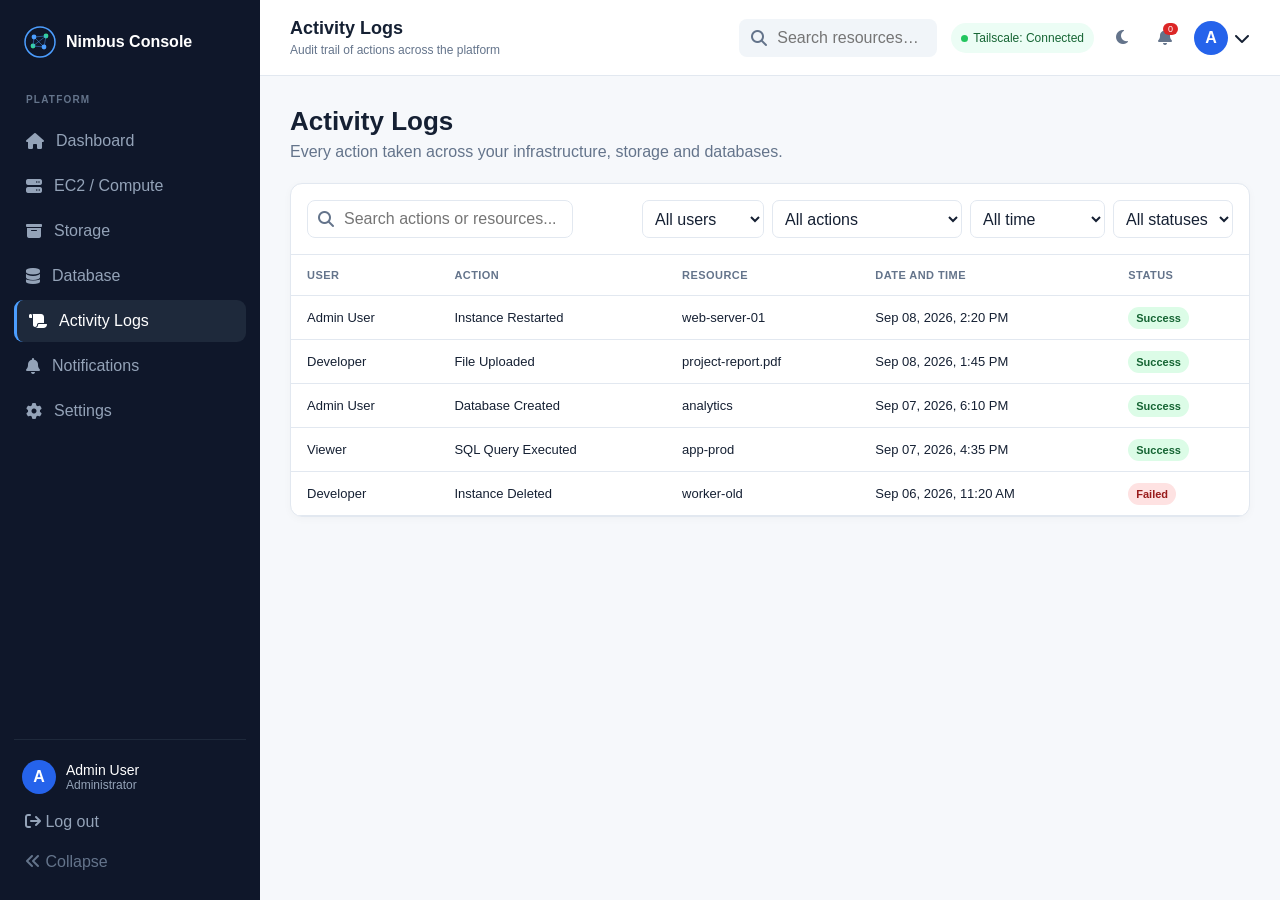
==== frontend/activity.html @ a5091ece "Add files via upload" ====
<!DOCTYPE html><html lang="en"><head><meta charset="UTF-8"><meta name="viewport" content="width=device-width,initial-scale=1.0"><title>Activity Logs — Nimbus Console</title><link rel="stylesheet" href="https://cdnjs.cloudflare.com/ajax/libs/font-awesome/6.5.1/css/all.min.css"><link rel="stylesheet" href="css/style.css"><link rel="stylesheet" href="css/dashboard.css"><link rel="stylesheet" href="css/responsive.css"></head><body><div class="app-shell"><aside class="sidebar"><div class="sidebar-brand"><svg class="brand-mark" viewBox="0 0 32 32" fill="none" xmlns="http://www.w3.org/2000/svg"><circle cx="16" cy="16" r="15" stroke="currentColor" stroke-width="1.5"/><circle cx="10" cy="11" r="2.4" fill="currentColor"/><circle cx="22" cy="10" r="2.4" fill="#34D399"/><circle cx="20" cy="21" r="2.4" fill="currentColor"/><circle cx="9" cy="20" r="2.4" fill="#34D399"/><path d="M10 11L22 10 20 21 9 20Z M10 11L20 21 M22 10L9 20" stroke="currentColor" stroke-opacity=".45"/></svg><span class="brand-name">Nimbus Console</span></div><nav class="sidebar-nav"><div class="nav-section-label">PLATFORM</div><a href="dashboard.html" class="nav-item "><i class="fa-solid fa-house"></i><span class="nav-label">Dashboard</span></a><a href="ec2.html" class="nav-item "><i class="fa-solid fa-server"></i><span class="nav-label">EC2 / Compute</span></a><a href="storage.html" class="nav-item "><i class="fa-solid fa-box-archive"></i><span class="nav-label">Storage</span></a><a href="database.html" class="nav-item "><i class="fa-solid fa-database"></i><span class="nav-label">Database</span></a><a href="activity.html" class="nav-item active"><i class="fa-solid fa-scroll"></i><span class="nav-label">Activity Logs</span></a><a href="dashboard.html#notifications" class="nav-item "><i class="fa-solid fa-bell"></i><span class="nav-label">Notifications</span></a><a href="settings.html" class="nav-item "><i class="fa-solid fa-gear"></i><span class="nav-label">Settings</span></a></nav><div class="sidebar-footer"><div class="sidebar-user"><div class="avatar user-avatar">A</div><div class="sidebar-user-info"><div class="sidebar-user-name">User</div><div class="sidebar-user-role">Administrator</div></div></div><button class="logout-btn"><i class="fa-solid fa-arrow-right-from-bracket"></i> Log out</button><button class="sidebar-collapse-btn" id="sidebarCollapseBtn"><i class="fa-solid fa-angles-left"></i> Collapse</button></div></aside><div class="main-area"><header class="topbar"><div class="topbar-left"><button class="sidebar-toggle-mobile" id="mobileNavToggle"><i class="fa-solid fa-bars"></i></button><div class="page-title-block"><h1>Activity Logs</h1><p>Audit trail of actions across the platform</p></div></div><div class="topbar-right"><div class="topbar-search"><i class="fa-solid fa-magnifying-glass"></i><input type="text" placeholder="Search resources…"></div><div class="network-pill"><span class="status-dot"></span><span class="pill-text">Tailscale: Connected</span></div><button class="theme-toggle-btn icon-btn"><i class="fa-solid fa-moon"></i></button><div class="dropdown-wrap"><button class="icon-btn" data-dropdown-trigger="notifDropdown"><i class="fa-solid fa-bell"></i><span class="notif-badge" id="notifBadge">0</span></button><div class="dropdown-panel notif-panel" id="notifDropdown"><div class="notif-panel-header"><h3>Notifications</h3><button class="notif-mark-read" id="notifMarkRead">Mark all as read</button></div><div class="notif-list" id="notifList"></div></div></div><div class="dropdown-wrap"><div class="profile-trigger" data-dropdown-trigger="profileDropdown"><div class="avatar user-avatar">A</div><i class="fa-solid fa-chevron-down chevron"></i></div><div class="dropdown-panel" id="profileDropdown"><a href="settings.html" class="dropdown-item"><i class="fa-solid fa-user"></i> Profile</a><a href="settings.html" class="dropdown-item"><i class="fa-solid fa-gear"></i> Settings</a><div class="dropdown-divider"></div><button class="dropdown-item logout-btn" style="color:var(--danger)"><i class="fa-solid fa-arrow-right-from-bracket"></i> Log out</button></div></div></div></header><main class="page-content"><div class="page-header"><div><h1>Activity Logs</h1><p>Every action taken across your infrastructure, storage and databases.</p></div></div><div class="panel"><div class="table-toolbar"><div class="toolbar-search"><i class="fa-solid fa-magnifying-glass"></i><input id="activitySearch" placeholder="Search actions or resources..."></div><div class="toolbar-filters"><select id="activityUserFilter"><option value="">All users</option></select><select id="activityActionFilter"><option value="">All actions</option></select><select id="activityDateFilter"><option value="all">All time</option><option value="today">Last 24 hours</option><option value="week">Last 7 days</option><option value="month">Last 30 days</option></select><select id="activityStatusFilter"><option value="">All statuses</option><option>Success</option><option>Failed</option></select></div></div><div class="table-wrap"><table class="data-table"><thead><tr><th>User</th><th>Action</th><th>Resource</th><th>Date and Time</th><th>Status</th></tr></thead><tbody id="activityTableBody"></tbody></table></div><div class="empty-state" id="activityEmptyState" style="display:none"><div class="empty-icon"><i class="fa-solid fa-scroll"></i></div><h3>No activity found</h3><p>Try a different search term or clear your filters.</p></div></div></main></div></div><div id="toastContainer" class="toast-container"></div><script src="js/main.js"></script><script src="js/activity.js"></script></body></html>
---- frontend/css/style.css ----
:root{--bg:#f6f8fb;--surface:#fff;--surface2:#f1f5f9;--text:#152033;--muted:#64748b;--border:#e2e8f0;--primary:#2563eb;--primary2:#4c9eff;--success:#16a34a;--warning:#d97706;--danger:#dc2626;--sidebar:#0f172a;--shadow:0 10px 30px rgba(15,23,42,.08)}
*{box-sizing:border-box}body{margin:0;font-family:Inter,Segoe UI,Arial,sans-serif;background:var(--bg);color:var(--text)}button,input,select,textarea{font:inherit}button{cursor:pointer}.app-shell{min-height:100vh;display:flex}.sidebar{width:260px;background:var(--sidebar);color:#cbd5e1;padding:18px 14px;display:flex;flex-direction:column;position:fixed;height:100vh;z-index:20;transition:.25s}.sidebar.collapsed{width:78px}.sidebar.collapsed .brand-name,.sidebar.collapsed .nav-label,.sidebar.collapsed .nav-section-label,.sidebar.collapsed .sidebar-user-info,.sidebar.collapsed .logout-btn{display:none}.sidebar-brand{display:flex;align-items:center;gap:10px;padding:8px 10px 24px;color:#4c9eff;font-weight:800}.brand-mark{width:32px;height:32px}.brand-name{color:#fff}.sidebar-nav{flex:1}.nav-section-label{font-size:10px;font-weight:700;letter-spacing:.12em;color:#64748b;padding:12px}.nav-item{display:flex;align-items:center;gap:12px;color:#94a3b8;text-decoration:none;padding:12px;border-radius:9px;margin:3px 0}.nav-item:hover,.nav-item.active{background:#1e293b;color:#fff}.nav-item.active{border-left:3px solid var(--primary2)}.sidebar-footer{border-top:1px solid #1e293b;padding-top:12px}.sidebar-user{display:flex;gap:10px;align-items:center;padding:8px}.avatar{width:34px;height:34px;border-radius:50%;display:grid;place-items:center;background:#2563eb;color:#fff;font-weight:700}.sidebar-user-name{color:#fff;font-size:14px}.sidebar-user-role{font-size:12px;color:#94a3b8}.logout-btn,.sidebar-collapse-btn{width:100%;border:0;background:transparent;color:#94a3b8;text-align:left;padding:11px;border-radius:8px}.logout-btn:hover{background:#1e293b;color:#fff}.sidebar-collapse-btn{color:#64748b}.main-area{margin-left:260px;width:calc(100% - 260px);transition:.25s}.topbar{height:76px;background:var(--surface);border-bottom:1px solid var(--border);padding:0 30px;display:flex;justify-content:space-between;align-items:center;position:sticky;top:0;z-index:10}.topbar-left,.topbar-right{display:flex;align-items:center;gap:14px}.page-title-block h1{margin:0;font-size:18px}.page-title-block p{margin:4px 0 0;color:var(--muted);font-size:12px}.topbar-search{display:flex;align-items:center;gap:8px;background:var(--surface2);padding:9px 12px;border-radius:8px;color:var(--muted)}.topbar-search input{border:0;background:transparent;outline:0;width:150px}.network-pill{font-size:12px;background:#ecfdf5;color:#166534;padding:8px 10px;border-radius:20px}.status-dot{display:inline-block;width:7px;height:7px;background:#22c55e;border-radius:50%;margin-right:5px}.icon-btn{border:0;background:transparent;position:relative;font-size:16px;color:var(--muted);padding:8px}.notif-badge{position:absolute;right:2px;top:2px;background:var(--danger);color:#fff;border-radius:10px;font-size:9px;padding:1px 5px}.dropdown-wrap{position:relative}.profile-trigger{display:flex;align-items:center;gap:6px;cursor:pointer}.dropdown-panel{display:none;position:absolute;right:0;top:48px;width:230px;background:var(--surface);border:1px solid var(--border);border-radius:10px;box-shadow:var(--shadow);padding:8px;z-index:50}.dropdown-panel.show{display:block}.dropdown-item{display:block;width:100%;border:0;background:transparent;text-align:left;padding:10px;color:var(--text);text-decoration:none;border-radius:7px}.dropdown-item:hover{background:var(--surface2)}.dropdown-divider{border-top:1px solid var(--border)}.notif-panel{width:330px}.notif-panel-header{display:flex;justify-content:space-between;align-items:center;padding:8px}.notif-panel-header h3{margin:0;font-size:14px}.notif-mark-read{border:0;background:none;color:var(--primary);font-size:12px}.notif-item{padding:10px;border-top:1px solid var(--border);font-size:13px}.notif-time{color:var(--muted);font-size:11px}.page-content{padding:30px;max-width:1600px;margin:auto}.page-header{display:flex;justify-content:space-between;align-items:center;margin-bottom:22px}.page-header h1{margin:0 0 6px;font-size:26px}.page-header p{margin:0;color:var(--muted)}.panel{background:var(--surface);border:1px solid var(--border);border-radius:12px;box-shadow:0 2px 8px rgba(15,23,42,.03);overflow:hidden}.panel-header{padding:20px;display:flex;justify-content:space-between;align-items:center;border-bottom:1px solid var(--border)}.panel-header h2{margin:0;font-size:17px}.panel-header p{margin:5px 0 0;color:var(--muted);font-size:13px}.btn{border:0;border-radius:8px;padding:10px 14px;font-weight:600}.btn-primary{background:var(--primary);color:#fff}.btn-secondary{background:var(--surface2);color:var(--text);border:1px solid var(--border)}.btn-danger{background:var(--danger);color:#fff}.btn-sm{padding:7px 10px;font-size:12px}.cards-grid{display:grid;grid-template-columns:repeat(4,1fr);gap:18px;margin-bottom:22px}.stat-card{background:var(--surface);border:1px solid var(--border);padding:20px;border-radius:12px}.stat-top{display:flex;justify-content:space-between;color:var(--muted)}.stat-value{font-size:28px;font-weight:800;margin-top:10px}.stat-label{font-size:13px}.stat-icon{width:42px;height:42px;border-radius:10px;display:grid;place-items:center;background:#eff6ff;color:var(--primary)}.table-wrap{overflow:auto}.data-table{width:100%;border-collapse:collapse;min-width:700px}.data-table th,.data-table td{padding:14px 16px;border-bottom:1px solid var(--border);text-align:left;font-size:13px}.data-table th{color:var(--muted);font-size:11px;text-transform:uppercase;letter-spacing:.04em}.badge{padding:5px 8px;border-radius:20px;font-size:11px;font-weight:700}.badge.running,.badge.success{background:#dcfce7;color:#166534}.badge.stopped{background:#e5e7eb;color:#475569}.badge.warning{background:#fef3c7;color:#92400e}.badge.error,.badge.failed{background:#fee2e2;color:#991b1b}.action-row{display:flex;gap:6px;justify-content:flex-end}.action-btn{border:1px solid var(--border);background:var(--surface);padding:7px 8px;border-radius:7px;color:var(--muted)}.action-btn:hover{background:var(--surface2)}.table-toolbar{padding:16px;display:flex;justify-content:space-between;gap:12px;flex-wrap:wrap;border-bottom:1px solid var(--border)}.toolbar-search{display:flex;align-items:center;gap:8px;border:1px solid var(--border);border-radius:8px;padding:8px 10px;color:var(--muted);background:var(--surface)}.toolbar-search input{border:0;outline:0;min-width:220px}.toolbar-filters{display:flex;gap:8px;flex-wrap:wrap}.toolbar-filters select{padding:8px;border:1px solid var(--border);border-radius:7px;background:var(--surface);color:var(--text)}.empty-state{text-align:center;padding:50px;color:var(--muted)}.empty-icon{font-size:32px;color:var(--primary);margin-bottom:10px}.modal-overlay{display:none;position:fixed;inset:0;background:rgba(15,23,42,.55);z-index:100;place-items:center;padding:20px}.modal-overlay.show{display:grid}.modal{width:min(560px,100%);background:var(--surface);border-radius:12px;box-shadow:var(--shadow)}.modal-header,.modal-footer{padding:18px 20px;display:flex;justify-content:space-between;align-items:center}.modal-header{border-bottom:1px solid var(--border)}.modal-footer{border-top:1px solid var(--border);justify-content:flex-end;gap:10px}.modal-header h3{margin:0}.modal-close{border:0;background:none;font-size:20px;color:var(--muted)}.modal-body{padding:20px}.form-group{margin-bottom:15px}.form-group label{display:block;font-size:13px;font-weight:600;margin-bottom:7px}.input,.form-group select,.form-group textarea{width:100%;padding:10px;border:1px solid var(--border);border-radius:8px;background:var(--surface);color:var(--text);outline:0}.form-row{display:grid;grid-template-columns:1fr 1fr;gap:14px}.field-error{display:none;color:var(--danger);font-size:11px;margin-top:5px}.field-error.show{display:block}.tabs{display:flex;gap:4px;border-bottom:1px solid var(--border);margin-bottom:18px}.tab-btn{border:0;background:transparent;padding:12px 16px;color:var(--muted);font-weight:600}.tab-btn.active{color:var(--primary);border-bottom:2px solid var(--primary)}.tab-panel{display:none}.tab-panel.active{display:block}.sql-console{display:flex;min-height:560px}.db-side-nav{width:150px;border-right:1px solid var(--border);padding:14px}.db-side-item{padding:9px;border-radius:6px;font-size:12px}.db-side-item.active{background:var(--surface2)}.sql-editor-wrap{flex:1}.sql-editor-toolbar{display:flex;justify-content:space-between;align-items:center;padding:14px;border-bottom:1px solid var(--border)}.sql-editor-area{display:flex;background:#0f172a;color:#e2e8f0;min-height:180px}.sql-line-numbers{padding:14px 10px;color:#64748b;text-align:right;white-space:pre}.sql-textarea{flex:1;background:transparent;color:#e2e8f0;border:0;outline:0;padding:14px;resize:vertical;min-height:180px;font-family:Consolas,monospace}.sql-status-bar{display:flex;justify-content:space-between;padding:8px 14px;background:var(--surface2);font-size:12px;color:var(--muted)}.sql-error-box{display:none;margin:14px;padding:10px;border-radius:7px;background:#fee2e2;color:#991b1b;font-size:13px}.sql-results-header{padding:16px 14px 0;display:flex;justify-content:space-between}.role-banner{padding:12px 15px;border-radius:9px;background:#eff6ff;color:#1d4ed8;margin-bottom:18px;font-size:13px}.toast-container{position:fixed;right:20px;bottom:20px;z-index:200}.toast{background:#0f172a;color:#fff;padding:12px 16px;border-radius:8px;margin-top:8px;box-shadow:var(--shadow);font-size:13px}.toast.error{background:#991b1b}.toast.success{background:#166534}.storage-meter{padding:20px}.progress{height:10px;background:var(--surface2);border-radius:10px;overflow:hidden}.progress-bar{height:100%;background:var(--primary);border-radius:10px}.upload-zone{margin:16px;border:2px dashed var(--border);border-radius:10px;padding:30px;text-align:center;color:var(--muted)}.upload-zone.dragover{border-color:var(--primary);background:#eff6ff}.folder-grid{display:grid;grid-template-columns:repeat(4,1fr);gap:12px;padding:16px}.folder-card{border:1px solid var(--border);padding:14px;border-radius:9px;background:var(--surface2)}.settings-grid{display:grid;grid-template-columns:repeat(2,1fr);gap:18px}.settings-card{padding:20px}.settings-card h3{margin-top:0}.switch{position:relative;display:inline-block;width:46px;height:24px}.switch input{display:none}.slider{position:absolute;inset:0;background:#cbd5e1;border-radius:20px}.slider:before{content:"";position:absolute;width:18px;height:18px;left:3px;top:3px;background:#fff;border-radius:50%;transition:.2s}.switch input:checked+.slider{background:var(--primary)}.switch input:checked+.slider:before{transform:translateX(22px)}
body.dark{--bg:#0b1120;--surface:#111827;--surface2:#1f2937;--text:#e5e7eb;--muted:#94a3b8;--border:#263244;--sidebar:#020617}.sidebar.collapsed~.main-area{margin-left:78px;width:calc(100% - 78px)}
---- frontend/css/dashboard.css ----
.dashboard-grid{display:grid;grid-template-columns:2fr 1fr;gap:18px}.health-list{padding:16px}.health-row{display:flex;justify-content:space-between;padding:12px 0;border-bottom:1px solid var(--border)}.health-row:last-child{border:0}.activity-mini{padding:8px 16px}.activity-mini-item{padding:12px 0;border-bottom:1px solid var(--border);font-size:13px}.activity-mini-item span{color:var(--muted);float:right}
---- frontend/css/responsive.css ----
@media(max-width:1100px){.cards-grid{grid-template-columns:repeat(2,1fr)}.topbar-search{display:none}}@media(max-width:760px){.sidebar{transform:translateX(-100%);width:260px}.sidebar.mobile-open{transform:translateX(0)}.main-area{margin-left:0!important;width:100%!important}.page-content{padding:18px}.topbar{padding:0 18px}.network-pill{display:none}.sidebar-toggle-mobile{display:block}.cards-grid,.settings-grid,.dashboard-grid{grid-template-columns:1fr}.page-header{align-items:flex-start;gap:12px;flex-direction:column}.folder-grid{grid-template-columns:repeat(2,1fr)}.form-row{grid-template-columns:1fr}.sql-console{display:block}.db-side-nav{width:100%;border-right:0;border-bottom:1px solid var(--border);display:flex}.sidebar-collapse-btn{display:none}}@media(min-width:761px){.sidebar-toggle-mobile{display:none}}
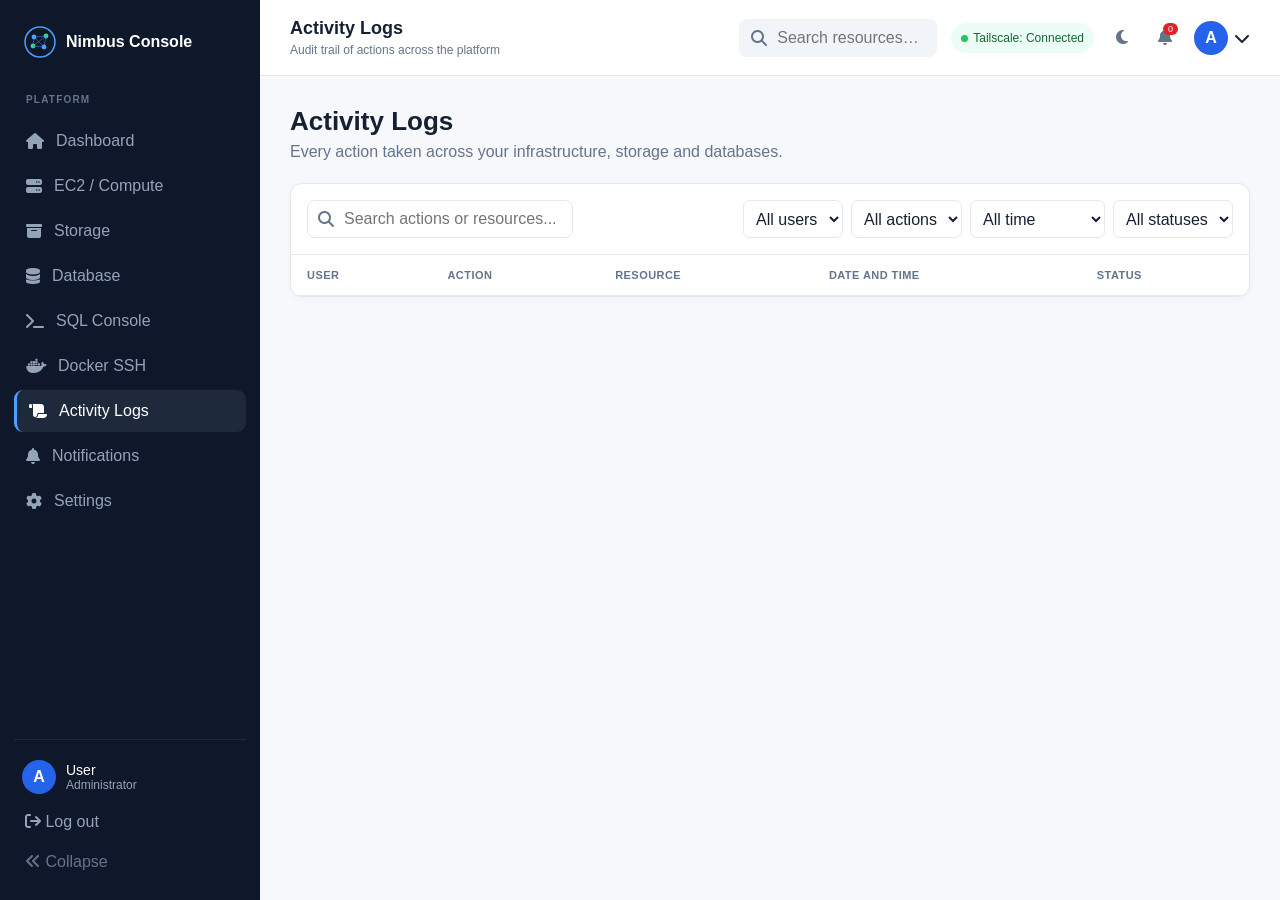
==== commit 7ee61ef5: "Added" ====
--- a/frontend/activity.html
+++ b/frontend/activity.html
@@ -1 +1 @@
-<!DOCTYPE html><html lang="en"><head><meta charset="UTF-8"><meta name="viewport" content="width=device-width,initial-scale=1.0"><title>Activity Logs — Nimbus Console</title><link rel="stylesheet" href="https://cdnjs.cloudflare.com/ajax/libs/font-awesome/6.5.1/css/all.min.css"><link rel="stylesheet" href="css/style.css"><link rel="stylesheet" href="css/dashboard.css"><link rel="stylesheet" href="css/responsive.css"></head><body><div class="app-shell"><aside class="sidebar"><div class="sidebar-brand"><svg class="brand-mark" viewBox="0 0 32 32" fill="none" xmlns="http://www.w3.org/2000/svg"><circle cx="16" cy="16" r="15" stroke="currentColor" stroke-width="1.5"/><circle cx="10" cy="11" r="2.4" fill="currentColor"/><circle cx="22" cy="10" r="2.4" fill="#34D399"/><circle cx="20" cy="21" r="2.4" fill="currentColor"/><circle cx="9" cy="20" r="2.4" fill="#34D399"/><path d="M10 11L22 10 20 21 9 20Z M10 11L20 21 M22 10L9 20" stroke="currentColor" stroke-opacity=".45"/></svg><span class="brand-name">Nimbus Console</span></div><nav class="sidebar-nav"><div class="nav-section-label">PLATFORM</div><a href="dashboard.html" class="nav-item "><i class="fa-solid fa-house"></i><span class="nav-label">Dashboard</span></a><a href="ec2.html" class="nav-item "><i class="fa-solid fa-server"></i><span class="nav-label">EC2 / Compute</span></a><a href="storage.html" class="nav-item "><i class="fa-solid fa-box-archive"></i><span class="nav-label">Storage</span></a><a href="database.html" class="nav-item "><i class="fa-solid fa-database"></i><span class="nav-label">Database</span></a><a href="activity.html" class="nav-item active"><i class="fa-solid fa-scroll"></i><span class="nav-label">Activity Logs</span></a><a href="dashboard.html#notifications" class="nav-item "><i class="fa-solid fa-bell"></i><span class="nav-label">Notifications</span></a><a href="settings.html" class="nav-item "><i class="fa-solid fa-gear"></i><span class="nav-label">Settings</span></a></nav><div class="sidebar-footer"><div class="sidebar-user"><div class="avatar user-avatar">A</div><div class="sidebar-user-info"><div class="sidebar-user-name">User</div><div class="sidebar-user-role">Administrator</div></div></div><button class="logout-btn"><i class="fa-solid fa-arrow-right-from-bracket"></i> Log out</button><button class="sidebar-collapse-btn" id="sidebarCollapseBtn"><i class="fa-solid fa-angles-left"></i> Collapse</button></div></aside><div class="main-area"><header class="topbar"><div class="topbar-left"><button class="sidebar-toggle-mobile" id="mobileNavToggle"><i class="fa-solid fa-bars"></i></button><div class="page-title-block"><h1>Activity Logs</h1><p>Audit trail of actions across the platform</p></div></div><div class="topbar-right"><div class="topbar-search"><i class="fa-solid fa-magnifying-glass"></i><input type="text" placeholder="Search resources…"></div><div class="network-pill"><span class="status-dot"></span><span class="pill-text">Tailscale: Connected</span></div><button class="theme-toggle-btn icon-btn"><i class="fa-solid fa-moon"></i></button><div class="dropdown-wrap"><button class="icon-btn" data-dropdown-trigger="notifDropdown"><i class="fa-solid fa-bell"></i><span class="notif-badge" id="notifBadge">0</span></button><div class="dropdown-panel notif-panel" id="notifDropdown"><div class="notif-panel-header"><h3>Notifications</h3><button class="notif-mark-read" id="notifMarkRead">Mark all as read</button></div><div class="notif-list" id="notifList"></div></div></div><div class="dropdown-wrap"><div class="profile-trigger" data-dropdown-trigger="profileDropdown"><div class="avatar user-avatar">A</div><i class="fa-solid fa-chevron-down chevron"></i></div><div class="dropdown-panel" id="profileDropdown"><a href="settings.html" class="dropdown-item"><i class="fa-solid fa-user"></i> Profile</a><a href="settings.html" class="dropdown-item"><i class="fa-solid fa-gear"></i> Settings</a><div class="dropdown-divider"></div><button class="dropdown-item logout-btn" style="color:var(--danger)"><i class="fa-solid fa-arrow-right-from-bracket"></i> Log out</button></div></div></div></header><main class="page-content"><div class="page-header"><div><h1>Activity Logs</h1><p>Every action taken across your infrastructure, storage and databases.</p></div></div><div class="panel"><div class="table-toolbar"><div class="toolbar-search"><i class="fa-solid fa-magnifying-glass"></i><input id="activitySearch" placeholder="Search actions or resources..."></div><div class="toolbar-filters"><select id="activityUserFilter"><option value="">All users</option></select><select id="activityActionFilter"><option value="">All actions</option></select><select id="activityDateFilter"><option value="all">All time</option><option value="today">Last 24 hours</option><option value="week">Last 7 days</option><option value="month">Last 30 days</option></select><select id="activityStatusFilter"><option value="">All statuses</option><option>Success</option><option>Failed</option></select></div></div><div class="table-wrap"><table class="data-table"><thead><tr><th>User</th><th>Action</th><th>Resource</th><th>Date and Time</th><th>Status</th></tr></thead><tbody id="activityTableBody"></tbody></table></div><div class="empty-state" id="activityEmptyState" style="display:none"><div class="empty-icon"><i class="fa-solid fa-scroll"></i></div><h3>No activity found</h3><p>Try a different search term or clear your filters.</p></div></div></main></div></div><div id="toastContainer" class="toast-container"></div><script src="js/main.js"></script><script src="js/activity.js"></script></body></html>+<!DOCTYPE html><html lang="en"><head><meta charset="UTF-8"><meta name="viewport" content="width=device-width,initial-scale=1.0"><title>Activity Logs — Nimbus Console</title><link rel="stylesheet" href="https://cdnjs.cloudflare.com/ajax/libs/font-awesome/6.5.1/css/all.min.css"><link rel="stylesheet" href="css/style.css"><link rel="stylesheet" href="css/dashboard.css"><link rel="stylesheet" href="css/responsive.css"></head><body><div class="app-shell"><aside class="sidebar"><div class="sidebar-brand"><svg class="brand-mark" viewBox="0 0 32 32" fill="none" xmlns="http://www.w3.org/2000/svg"><circle cx="16" cy="16" r="15" stroke="currentColor" stroke-width="1.5"/><circle cx="10" cy="11" r="2.4" fill="currentColor"/><circle cx="22" cy="10" r="2.4" fill="#34D399"/><circle cx="20" cy="21" r="2.4" fill="currentColor"/><circle cx="9" cy="20" r="2.4" fill="#34D399"/><path d="M10 11L22 10 20 21 9 20Z M10 11L20 21 M22 10L9 20" stroke="currentColor" stroke-opacity=".45"/></svg><span class="brand-name">Nimbus Console</span></div><nav class="sidebar-nav"><div class="nav-section-label">PLATFORM</div><a href="dashboard.html" class="nav-item "><i class="fa-solid fa-house"></i><span class="nav-label">Dashboard</span></a><a href="ec2.html" class="nav-item "><i class="fa-solid fa-server"></i><span class="nav-label">EC2 / Compute</span></a><a href="storage.html" class="nav-item "><i class="fa-solid fa-box-archive"></i><span class="nav-label">Storage</span></a><a href="database.html" class="nav-item "><i class="fa-solid fa-database"></i><span class="nav-label">Database</span></a><a href="sql-console.html" class="nav-item"><i class="fa-solid fa-terminal"></i><span class="nav-label">SQL Console</span></a><a href="docker-ssh.html" class="nav-item"><i class="fa-brands fa-docker"></i><span class="nav-label">Docker SSH</span></a><a href="activity.html" class="nav-item active"><i class="fa-solid fa-scroll"></i><span class="nav-label">Activity Logs</span></a><a href="dashboard.html#notifications" class="nav-item "><i class="fa-solid fa-bell"></i><span class="nav-label">Notifications</span></a><a href="settings.html" class="nav-item "><i class="fa-solid fa-gear"></i><span class="nav-label">Settings</span></a></nav><div class="sidebar-footer"><div class="sidebar-user"><div class="avatar user-avatar">A</div><div class="sidebar-user-info"><div class="sidebar-user-name">User</div><div class="sidebar-user-role">Administrator</div></div></div><button class="logout-btn"><i class="fa-solid fa-arrow-right-from-bracket"></i> Log out</button><button class="sidebar-collapse-btn" id="sidebarCollapseBtn"><i class="fa-solid fa-angles-left"></i> Collapse</button></div></aside><div class="main-area"><header class="topbar"><div class="topbar-left"><button class="sidebar-toggle-mobile" id="mobileNavToggle"><i class="fa-solid fa-bars"></i></button><div class="page-title-block"><h1>Activity Logs</h1><p>Audit trail of actions across the platform</p></div></div><div class="topbar-right"><div class="topbar-search"><i class="fa-solid fa-magnifying-glass"></i><input type="text" placeholder="Search resources…"></div><div class="network-pill"><span class="status-dot"></span><span class="pill-text">Tailscale: Connected</span></div><button class="theme-toggle-btn icon-btn"><i class="fa-solid fa-moon"></i></button><div class="dropdown-wrap"><button class="icon-btn" data-dropdown-trigger="notifDropdown"><i class="fa-solid fa-bell"></i><span class="notif-badge" id="notifBadge">0</span></button><div class="dropdown-panel notif-panel" id="notifDropdown"><div class="notif-panel-header"><h3>Notifications</h3><button class="notif-mark-read" id="notifMarkRead">Mark all as read</button></div><div class="notif-list" id="notifList"></div></div></div><div class="dropdown-wrap"><div class="profile-trigger" data-dropdown-trigger="profileDropdown"><div class="avatar user-avatar">A</div><i class="fa-solid fa-chevron-down chevron"></i></div><div class="dropdown-panel" id="profileDropdown"><a href="settings.html" class="dropdown-item"><i class="fa-solid fa-user"></i> Profile</a><a href="settings.html" class="dropdown-item"><i class="fa-solid fa-gear"></i> Settings</a><div class="dropdown-divider"></div><button class="dropdown-item logout-btn" style="color:var(--danger)"><i class="fa-solid fa-arrow-right-from-bracket"></i> Log out</button></div></div></div></header><main class="page-content"><div class="page-header"><div><h1>Activity Logs</h1><p>Every action taken across your infrastructure, storage and databases.</p></div></div><div class="panel"><div class="table-toolbar"><div class="toolbar-search"><i class="fa-solid fa-magnifying-glass"></i><input id="activitySearch" placeholder="Search actions or resources..."></div><div class="toolbar-filters"><select id="activityUserFilter"><option value="">All users</option></select><select id="activityActionFilter"><option value="">All actions</option></select><select id="activityDateFilter"><option value="all">All time</option><option value="today">Last 24 hours</option><option value="week">Last 7 days</option><option value="month">Last 30 days</option></select><select id="activityStatusFilter"><option value="">All statuses</option><option>Success</option><option>Failed</option></select></div></div><div class="table-wrap"><table class="data-table"><thead><tr><th>User</th><th>Action</th><th>Resource</th><th>Date and Time</th><th>Status</th></tr></thead><tbody id="activityTableBody"></tbody></table></div><div class="empty-state" id="activityEmptyState" style="display:none"><div class="empty-icon"><i class="fa-solid fa-scroll"></i></div><h3>No activity found</h3><p>Try a different search term or clear your filters.</p></div></div></main></div></div><div id="toastContainer" class="toast-container"></div><script src="js/api.js"></script><script src="js/main.js"></script><script src="js/activity.js"></script></body></html>
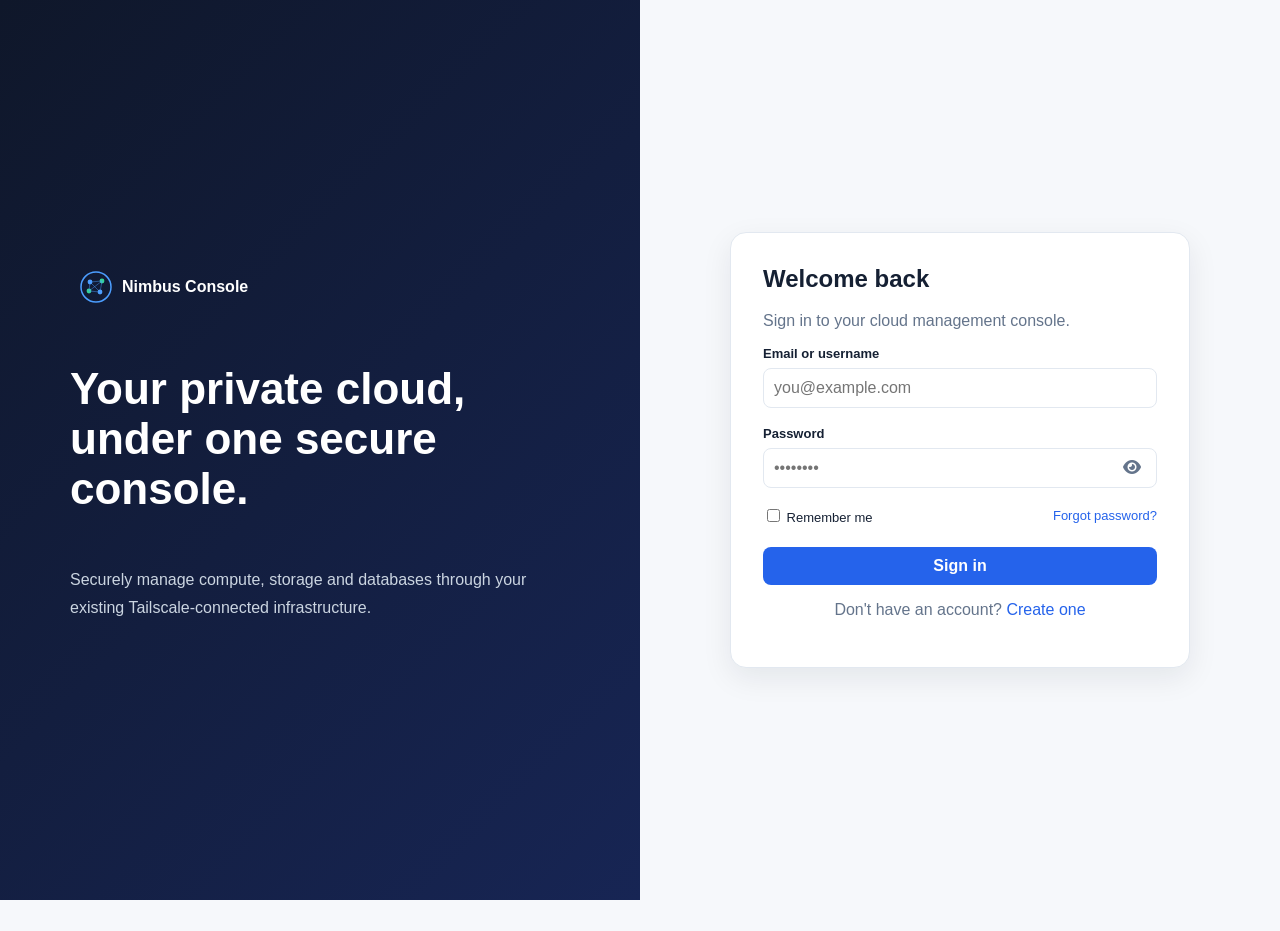
==== commit 3dbb7b4a: "Unify console on FastAPI backend with security hardening and tests Backend: - Add FastAPI console se" ====
--- a/frontend/activity.html
+++ b/frontend/activity.html
@@ -1 +1 @@
-<!DOCTYPE html><html lang="en"><head><meta charset="UTF-8"><meta name="viewport" content="width=device-width,initial-scale=1.0"><title>Activity Logs — Nimbus Console</title><link rel="stylesheet" href="https://cdnjs.cloudflare.com/ajax/libs/font-awesome/6.5.1/css/all.min.css"><link rel="stylesheet" href="css/style.css"><link rel="stylesheet" href="css/dashboard.css"><link rel="stylesheet" href="css/responsive.css"></head><body><div class="app-shell"><aside class="sidebar"><div class="sidebar-brand"><svg class="brand-mark" viewBox="0 0 32 32" fill="none" xmlns="http://www.w3.org/2000/svg"><circle cx="16" cy="16" r="15" stroke="currentColor" stroke-width="1.5"/><circle cx="10" cy="11" r="2.4" fill="currentColor"/><circle cx="22" cy="10" r="2.4" fill="#34D399"/><circle cx="20" cy="21" r="2.4" fill="currentColor"/><circle cx="9" cy="20" r="2.4" fill="#34D399"/><path d="M10 11L22 10 20 21 9 20Z M10 11L20 21 M22 10L9 20" stroke="currentColor" stroke-opacity=".45"/></svg><span class="brand-name">Nimbus Console</span></div><nav class="sidebar-nav"><div class="nav-section-label">PLATFORM</div><a href="dashboard.html" class="nav-item "><i class="fa-solid fa-house"></i><span class="nav-label">Dashboard</span></a><a href="ec2.html" class="nav-item "><i class="fa-solid fa-server"></i><span class="nav-label">EC2 / Compute</span></a><a href="storage.html" class="nav-item "><i class="fa-solid fa-box-archive"></i><span class="nav-label">Storage</span></a><a href="database.html" class="nav-item "><i class="fa-solid fa-database"></i><span class="nav-label">Database</span></a><a href="sql-console.html" class="nav-item"><i class="fa-solid fa-terminal"></i><span class="nav-label">SQL Console</span></a><a href="docker-ssh.html" class="nav-item"><i class="fa-brands fa-docker"></i><span class="nav-label">Docker SSH</span></a><a href="activity.html" class="nav-item active"><i class="fa-solid fa-scroll"></i><span class="nav-label">Activity Logs</span></a><a href="dashboard.html#notifications" class="nav-item "><i class="fa-solid fa-bell"></i><span class="nav-label">Notifications</span></a><a href="settings.html" class="nav-item "><i class="fa-solid fa-gear"></i><span class="nav-label">Settings</span></a></nav><div class="sidebar-footer"><div class="sidebar-user"><div class="avatar user-avatar">A</div><div class="sidebar-user-info"><div class="sidebar-user-name">User</div><div class="sidebar-user-role">Administrator</div></div></div><button class="logout-btn"><i class="fa-solid fa-arrow-right-from-bracket"></i> Log out</button><button class="sidebar-collapse-btn" id="sidebarCollapseBtn"><i class="fa-solid fa-angles-left"></i> Collapse</button></div></aside><div class="main-area"><header class="topbar"><div class="topbar-left"><button class="sidebar-toggle-mobile" id="mobileNavToggle"><i class="fa-solid fa-bars"></i></button><div class="page-title-block"><h1>Activity Logs</h1><p>Audit trail of actions across the platform</p></div></div><div class="topbar-right"><div class="topbar-search"><i class="fa-solid fa-magnifying-glass"></i><input type="text" placeholder="Search resources…"></div><div class="network-pill"><span class="status-dot"></span><span class="pill-text">Tailscale: Connected</span></div><button class="theme-toggle-btn icon-btn"><i class="fa-solid fa-moon"></i></button><div class="dropdown-wrap"><button class="icon-btn" data-dropdown-trigger="notifDropdown"><i class="fa-solid fa-bell"></i><span class="notif-badge" id="notifBadge">0</span></button><div class="dropdown-panel notif-panel" id="notifDropdown"><div class="notif-panel-header"><h3>Notifications</h3><button class="notif-mark-read" id="notifMarkRead">Mark all as read</button></div><div class="notif-list" id="notifList"></div></div></div><div class="dropdown-wrap"><div class="profile-trigger" data-dropdown-trigger="profileDropdown"><div class="avatar user-avatar">A</div><i class="fa-solid fa-chevron-down chevron"></i></div><div class="dropdown-panel" id="profileDropdown"><a href="settings.html" class="dropdown-item"><i class="fa-solid fa-user"></i> Profile</a><a href="settings.html" class="dropdown-item"><i class="fa-solid fa-gear"></i> Settings</a><div class="dropdown-divider"></div><button class="dropdown-item logout-btn" style="color:var(--danger)"><i class="fa-solid fa-arrow-right-from-bracket"></i> Log out</button></div></div></div></header><main class="page-content"><div class="page-header"><div><h1>Activity Logs</h1><p>Every action taken across your infrastructure, storage and databases.</p></div></div><div class="panel"><div class="table-toolbar"><div class="toolbar-search"><i class="fa-solid fa-magnifying-glass"></i><input id="activitySearch" placeholder="Search actions or resources..."></div><div class="toolbar-filters"><select id="activityUserFilter"><option value="">All users</option></select><select id="activityActionFilter"><option value="">All actions</option></select><select id="activityDateFilter"><option value="all">All time</option><option value="today">Last 24 hours</option><option value="week">Last 7 days</option><option value="month">Last 30 days</option></select><select id="activityStatusFilter"><option value="">All statuses</option><option>Success</option><option>Failed</option></select></div></div><div class="table-wrap"><table class="data-table"><thead><tr><th>User</th><th>Action</th><th>Resource</th><th>Date and Time</th><th>Status</th></tr></thead><tbody id="activityTableBody"></tbody></table></div><div class="empty-state" id="activityEmptyState" style="display:none"><div class="empty-icon"><i class="fa-solid fa-scroll"></i></div><h3>No activity found</h3><p>Try a different search term or clear your filters.</p></div></div></main></div></div><div id="toastContainer" class="toast-container"></div><script src="js/api.js"></script><script src="js/main.js"></script><script src="js/activity.js"></script></body></html>+<!DOCTYPE html><html lang="en"><head><meta charset="UTF-8"><meta name="viewport" content="width=device-width,initial-scale=1.0"><title>Activity Logs — Nimbus Console</title><link rel="stylesheet" href="https://cdnjs.cloudflare.com/ajax/libs/font-awesome/6.5.1/css/all.min.css"><link rel="stylesheet" href="css/style.css"><link rel="stylesheet" href="css/dashboard.css"><link rel="stylesheet" href="css/responsive.css"></head><body><div class="app-shell"><aside class="sidebar"><div class="sidebar-brand"><svg class="brand-mark" viewBox="0 0 32 32" fill="none" xmlns="http://www.w3.org/2000/svg"><circle cx="16" cy="16" r="15" stroke="currentColor" stroke-width="1.5"/><circle cx="10" cy="11" r="2.4" fill="currentColor"/><circle cx="22" cy="10" r="2.4" fill="#34D399"/><circle cx="20" cy="21" r="2.4" fill="currentColor"/><circle cx="9" cy="20" r="2.4" fill="#34D399"/><path d="M10 11L22 10 20 21 9 20Z M10 11L20 21 M22 10L9 20" stroke="currentColor" stroke-opacity=".45"/></svg><span class="brand-name">Nimbus Console</span></div><nav class="sidebar-nav"><div class="nav-section-label">PLATFORM</div><a href="dashboard.html" class="nav-item "><i class="fa-solid fa-house"></i><span class="nav-label">Dashboard</span></a><a href="ec2.html" class="nav-item "><i class="fa-solid fa-server"></i><span class="nav-label">EC2 / Compute</span></a><a href="storage.html" class="nav-item "><i class="fa-solid fa-box-archive"></i><span class="nav-label">Storage</span></a><a href="database.html" class="nav-item "><i class="fa-solid fa-database"></i><span class="nav-label">Database</span></a><a href="activity.html" class="nav-item active"><i class="fa-solid fa-scroll"></i><span class="nav-label">Activity Logs</span></a><a href="dashboard.html#notifications" class="nav-item "><i class="fa-solid fa-bell"></i><span class="nav-label">Notifications</span></a><a href="settings.html" class="nav-item "><i class="fa-solid fa-gear"></i><span class="nav-label">Settings</span></a></nav><div class="sidebar-footer"><div class="sidebar-user"><div class="avatar user-avatar">A</div><div class="sidebar-user-info"><div class="sidebar-user-name">User</div><div class="sidebar-user-role">Administrator</div></div></div><button class="logout-btn"><i class="fa-solid fa-arrow-right-from-bracket"></i> Log out</button><button class="sidebar-collapse-btn" id="sidebarCollapseBtn"><i class="fa-solid fa-angles-left"></i> Collapse</button></div></aside><div class="main-area"><header class="topbar"><div class="topbar-left"><button class="sidebar-toggle-mobile" id="mobileNavToggle"><i class="fa-solid fa-bars"></i></button><div class="page-title-block"><h1>Activity Logs</h1><p>Audit trail of actions across the platform</p></div></div><div class="topbar-right"><div class="topbar-search"><i class="fa-solid fa-magnifying-glass"></i><input type="text" placeholder="Search resources…"></div><div class="network-pill"><span class="status-dot"></span><span class="pill-text">Tailscale: Connected</span></div><button class="theme-toggle-btn icon-btn"><i class="fa-solid fa-moon"></i></button><div class="dropdown-wrap"><button class="icon-btn" data-dropdown-trigger="notifDropdown"><i class="fa-solid fa-bell"></i><span class="notif-badge" id="notifBadge">0</span></button><div class="dropdown-panel notif-panel" id="notifDropdown"><div class="notif-panel-header"><h3>Notifications</h3><button class="notif-mark-read" id="notifMarkRead">Mark all as read</button></div><div class="notif-list" id="notifList"></div></div></div><div class="dropdown-wrap"><div class="profile-trigger" data-dropdown-trigger="profileDropdown"><div class="avatar user-avatar">A</div><i class="fa-solid fa-chevron-down chevron"></i></div><div class="dropdown-panel" id="profileDropdown"><a href="settings.html" class="dropdown-item"><i class="fa-solid fa-user"></i> Profile</a><a href="settings.html" class="dropdown-item"><i class="fa-solid fa-gear"></i> Settings</a><div class="dropdown-divider"></div><button class="dropdown-item logout-btn" style="color:var(--danger)"><i class="fa-solid fa-arrow-right-from-bracket"></i> Log out</button></div></div></div></header><main class="page-content"><div class="page-header"><div><h1>Activity Logs</h1><p>Every action taken across your infrastructure, storage and databases.</p></div></div><div class="panel"><div class="table-toolbar"><div class="toolbar-search"><i class="fa-solid fa-magnifying-glass"></i><input id="activitySearch" placeholder="Search actions or resources..."></div><div class="toolbar-filters"><select id="activityUserFilter"><option value="">All users</option></select><select id="activityActionFilter"><option value="">All actions</option></select><select id="activityDateFilter"><option value="all">All time</option><option value="today">Last 24 hours</option><option value="week">Last 7 days</option><option value="month">Last 30 days</option></select><select id="activityStatusFilter"><option value="">All statuses</option><option>Success</option><option>Failed</option></select></div></div><div class="table-wrap"><table class="data-table"><thead><tr><th>User</th><th>Action</th><th>Resource</th><th>Date and Time</th><th>Status</th></tr></thead><tbody id="activityTableBody"></tbody></table></div><div class="empty-state" id="activityEmptyState" style="display:none"><div class="empty-icon"><i class="fa-solid fa-scroll"></i></div><h3>No activity found</h3><p>Try a different search term or clear your filters.</p></div></div></main></div></div><div id="toastContainer" class="toast-container"></div><script src="js/api.js"></script><script src="js/main.js"></script><script src="js/activity.js"></script></body></html>
